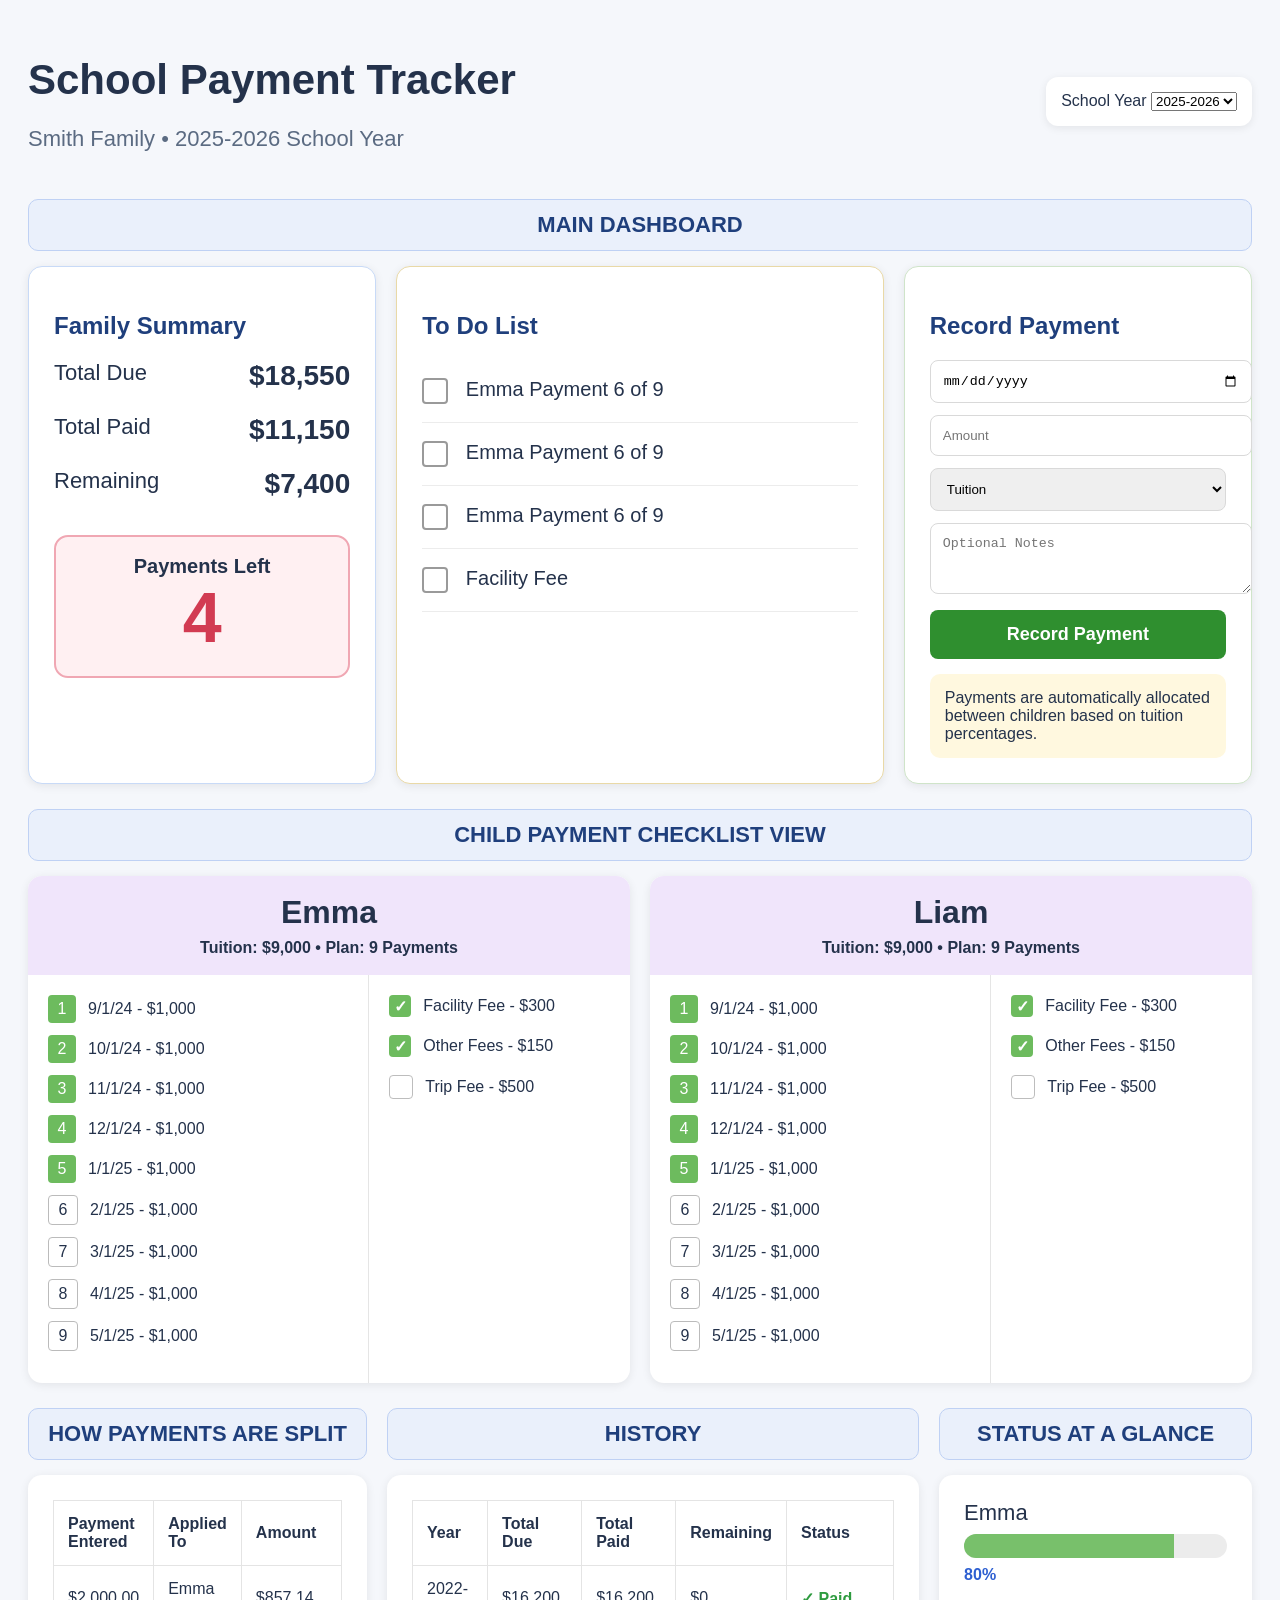
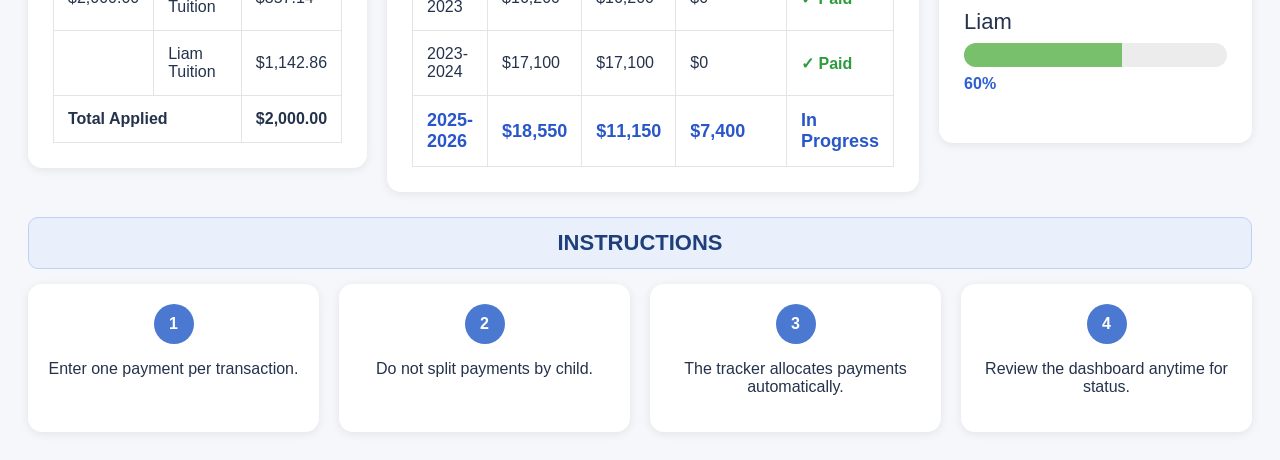
==== index.html @ 4938580f "Refactor fee items for better structure" ====
<!DOCTYPE html>
<html lang="en">
<head>
<meta charset="UTF-8">
<meta name="viewport" content="width=device-width, initial-scale=1.0">
<title>School Payment Tracker</title>

<link rel="stylesheet" href="style.css">
</head>

<body>

<div class="container">

<header class="dashboard-header">

    <div>
        <h1>School Payment Tracker</h1>
        <p>Smith Family • 2025-2026 School Year</p>
    </div>

    <div class="school-year-selector">
        <label>School Year</label>
        <select>
            <option>2025-2026</option>
            <option>2024-2025</option>
            <option>2023-2024</option>
        </select>
    </div>

</header>

<div class="section-header">
    MAIN DASHBOARD
</div>

<div class="dashboard-grid">

    <div class="dashboard-card summary-card">

        <h2>Family Summary</h2>

        <div class="metric-row">
            <span>Total Due</span>
            <strong>$18,550</strong>
        </div>

        <div class="metric-row">
            <span>Total Paid</span>
            <strong>$11,150</strong>
        </div>

        <div class="metric-row">
            <span>Remaining</span>
            <strong>$7,400</strong>
        </div>

        <div class="payments-left-inside">
            <div class="payments-left-label">Payments Left</div>
            <div class="payments-left-number">4</div>
        </div>
        
    </div>

    <div class="dashboard-card todo-card">

        <h2>To Do List</h2>

        <div class="todo-item">
            <span class="todo-box"></span>
Emma Payment 6 of 9
        </div>

        <div class="todo-item">
            <span class="todo-box"></span>
Emma Payment 6 of 9
        </div>

        <div class="todo-item">
            <span class="todo-box"></span>
Emma Payment 6 of 9
        </div>

        <div class="todo-item">
             <span class="todo-box"></span>
            Facility Fee
        </div>

    </div>

    <div class="dashboard-card payment-card">

        <h2>Record Payment</h2>

        <input type="date">

        <input
            type="number"
            placeholder="Amount">

        <select>
            <option>Tuition</option>
            <option>Facility Fee</option>
            <option>Other Fees</option>
            <option>Trip Fee</option>
        </select>

        <textarea
            rows="3"
            placeholder="Optional Notes"></textarea>

        <button>
            Record Payment
        </button>

        <div class="auto-note">
            Payments are automatically allocated between children based on tuition percentages.
        </div>

    </div>

</div>


<div class="section-header">
    CHILD PAYMENT CHECKLIST VIEW
</div>

<div class="children-grid">

    <div class="child-panel">

    <div class="child-title child-purple">
        <div class="child-name">Emma</div>
        <div class="child-subtitle">
            Tuition: $9,000 • Plan: 9 Payments
        </div>
    </div>

    <div class="child-content">

        <div class="payment-column">

            <div class="payment-row"><span class="paid-box">1</span><span>9/1/24 - $1,000</span></div>
            <div class="payment-row"><span class="paid-box">2</span><span>10/1/24 - $1,000</span></div>
            <div class="payment-row"><span class="paid-box">3</span><span>11/1/24 - $1,000</span></div>
            <div class="payment-row"><span class="paid-box">4</span><span>12/1/24 - $1,000</span></div>
            <div class="payment-row"><span class="paid-box">5</span><span>1/1/25 - $1,000</span></div>

            <div class="payment-row"><span class="open-box">6</span><span>2/1/25 - $1,000</span></div>
            <div class="payment-row"><span class="open-box">7</span><span>3/1/25 - $1,000</span></div>
            <div class="payment-row"><span class="open-box">8</span><span>4/1/25 - $1,000</span></div>
            <div class="payment-row"><span class="open-box">9</span><span>5/1/25 - $1,000</span></div>

        </div>

        <div class="fee-column">

            <div>
                <div class="fee-item">
                <span class="fee-check paid-check">✓</span>
                Facility Fee - $300
                </div>
            </div>
            <div>
                <div class="fee-item">
                <span class="fee-check paid-check">✓</span>
                Other Fees - $150
                </div>
            </div>
            <div>
                <div class="fee-item">
                <span class="fee-check"></span>
                Trip Fee - $500
                </div>
            </div>

        </div>

    </div>

</div>

    <div class="child-panel">

    <div class="child-title child-purple">
        <div class="child-name">Liam</div>
        <div class="child-subtitle">
            Tuition: $9,000 • Plan: 9 Payments
        </div>
    </div>

    <div class="child-content">

        <div class="payment-column">

            <div class="payment-row"><span class="paid-box">1</span><span>9/1/24 - $1,000</span></div>
            <div class="payment-row"><span class="paid-box">2</span><span>10/1/24 - $1,000</span></div>
            <div class="payment-row"><span class="paid-box">3</span><span>11/1/24 - $1,000</span></div>
            <div class="payment-row"><span class="paid-box">4</span><span>12/1/24 - $1,000</span></div>
            <div class="payment-row"><span class="paid-box">5</span><span>1/1/25 - $1,000</span></div>

            <div class="payment-row"><span class="open-box">6</span><span>2/1/25 - $1,000</span></div>
            <div class="payment-row"><span class="open-box">7</span><span>3/1/25 - $1,000</span></div>
            <div class="payment-row"><span class="open-box">8</span><span>4/1/25 - $1,000</span></div>
            <div class="payment-row"><span class="open-box">9</span><span>5/1/25 - $1,000</span></div>

        </div>

        <div class="fee-column">

                        <div>
                <div class="fee-item">
                <span class="fee-check paid-check">✓</span>
                Facility Fee - $300
                </div>
            </div>
            <div>
                <div class="fee-item">
                <span class="fee-check paid-check">✓</span>
                Other Fees - $150
                </div>
            </div>
            <div>
                <div class="fee-item">
                <span class="fee-check"></span>
                Trip Fee - $500
                </div>
            </div>

        </div>

    </div>

</div>

    
</div>

<div class="bottom-three-grid">

    <div>
        <div class="section-header">HOW PAYMENTS ARE SPLIT</div>
        <div class="dashboard-card">
            <table class="allocation-table">
                <tr>
                    <th>Payment Entered</th>
                    <th>Applied To</th>
                    <th>Amount</th>
                </tr>
                <tr>
                    <td>$2,000.00</td>
                    <td>Emma Tuition</td>
                    <td>$857.14</td>
                </tr>
                <tr>
                    <td></td>
                    <td>Liam Tuition</td>
                    <td>$1,142.86</td>
                </tr>
                <tr class="total-row">
                    <td colspan="2">Total Applied</td>
                    <td>$2,000.00</td>
                </tr>
            </table>
        </div>
    </div>

    <div>
        <div class="section-header">HISTORY</div>
        <div class="dashboard-card">
           <table class="history-table">

<tr>
    <th>Year</th>
    <th>Total Due</th>
    <th>Total Paid</th>
    <th>Remaining</th>
    <th>Status</th>
</tr>

<tr>
    <td>2022-2023</td>
    <td>$16,200</td>
    <td>$16,200</td>
    <td>$0</td>
    <td class="history-paid">✓ Paid</td>
</tr>

<tr>
    <td>2023-2024</td>
    <td>$17,100</td>
    <td>$17,100</td>
    <td>$0</td>
    <td class="history-paid">✓ Paid</td>
</tr>

<tr class="current-year">
    <td>2025-2026</td>
    <td>$18,550</td>
    <td>$11,150</td>
    <td>$7,400</td>
    <td>In Progress</td>
</tr>

</table>
        </div>
    </div>

    <div>
        <div class="section-header">STATUS AT A GLANCE</div>
        <div class="dashboard-card">
            <div class="progress-item">
                <div class="progress-label">Emma</div>
                <div class="progress-bar">
                    <div class="progress-fill progress-80"></div>
                </div>
                <div class="progress-percent">80%</div>
            </div>

            <div class="progress-item">
                <div class="progress-label">Liam</div>
                <div class="progress-bar">
                    <div class="progress-fill progress-60"></div>
                </div>
                <div class="progress-percent">60%</div>
            </div>
        </div>
    </div>

</div>

<div class="section-header">
    INSTRUCTIONS
</div>

<div class="instruction-grid">

    <div class="instruction-card">

        <div class="instruction-number">
            1
        </div>

        <p>
            Enter one payment per transaction.
        </p>

    </div>

    <div class="instruction-card">

        <div class="instruction-number">
            2
        </div>

        <p>
            Do not split payments by child.
        </p>

    </div>

    <div class="instruction-card">

        <div class="instruction-number">
            3
        </div>

        <p>
            The tracker allocates payments automatically.
        </p>

    </div>

    <div class="instruction-card">

        <div class="instruction-number">
            4
        </div>

        <p>
            Review the dashboard anytime for status.
        </p>

    </div>  
    
</div>

</body>
</html>
---- style.css ----
{
    margin:0;
    padding:0;
    box-sizing:border-box;
}

body{
    font-family:Arial, Helvetica, sans-serif;
    background:#f5f7fb;
    color:#24324b;
    padding:20px;
}

.container{
    max-width:1500px;
    margin:auto;
}

.dashboard-header{
    display:flex;
    justify-content:space-between;
    align-items:center;
    margin-bottom:20px;
}

.dashboard-header h1{
    font-size:42px;
    margin-bottom:8px;
}

.dashboard-header p{
    font-size:22px;
    color:#5b6b82;
}

.school-year-selector{
    background:white;
    padding:15px;
    border-radius:12px;
    box-shadow:0 2px 8px rgba(0,0,0,.08);
}

.section-header{
    background:#eaf0fb;
    border:1px solid #bfd1f4;
    color:#1f3f7c;
    font-weight:bold;
    text-align:center;
    padding:12px;
    margin-top:25px;
    margin-bottom:15px;
    border-radius:10px;
    font-size:22px;
}

.dashboard-grid{
    display:grid;
    grid-template-columns:1fr 1.4fr 1fr;
    gap:20px;
}

.dashboard-card{
    background:white;
    border-radius:14px;
    padding:25px;
    box-shadow:0 2px 10px rgba(0,0,0,.08);
}

.summary-card{
    border:1px solid #c8daf7;
}

.todo-card{
    border:1px solid #e9d9a7;
}

.payment-card{
    border:1px solid #cfe4c9;
}

.dashboard-card h2{
    margin-bottom:20px;
    color:#1f3f7c;
}

.metric-row{
    display:flex;
    justify-content:space-between;
    margin-bottom:22px;
    font-size:22px;
}

.metric-row strong{
    font-size:28px;
}

.todo-item{
    padding:18px 0;
    border-bottom:1px solid #ececec;
    font-size:20px;
}

.payment-card input,
.payment-card select,
.payment-card textarea{
    width:100%;
    padding:12px;
    margin-bottom:12px;
    border:1px solid #d9d9d9;
    border-radius:8px;
}

.payment-card button{
    width:100%;
    background:#2f8f2f;
    color:white;
    border:none;
    border-radius:8px;
    padding:14px;
    font-size:18px;
    font-weight:bold;
}

.auto-note{
    margin-top:15px;
    background:#fff8df;
    padding:15px;
    border-radius:10px;
    font-size:16px;
}

.payments-left-card{
    width:250px;
    margin-top:20px;
    margin-bottom:20px;
    background:#fff0f2;
    border:2px solid #f0a7b3;
    border-radius:14px;
    text-align:center;
    padding:20px;
}

.payments-left-label{
    font-size:20px;
    font-weight:bold;
}

.payments-left-number{
    font-size:70px;
    color:#d23b52;
    font-weight:bold;
}

.children-grid{
    display:grid;
    grid-template-columns:1fr 1fr;
    gap:20px;
}

.child-panel{
    background:white;
    border-radius:14px;
    overflow:hidden;
    box-shadow:0 2px 10px rgba(0,0,0,.08);
}

.child-title{
    padding:18px;
    text-align:center;
    font-size:32px;
    font-weight:bold;
}

.child-purple{
    background:#f0e5fb;
}

.child-blue{
    background:#e4f1ff;
}

.payment-box-grid{
    display:grid;
    grid-template-columns:repeat(3,1fr);
    gap:12px;
    padding:20px;
}

.payment-box-grid div{
    border:1px solid #ccc;
    border-radius:8px;
    padding:12px;
    text-align:center;
    font-size:22px;
}

.paid{
    background:#78c06b;
    color:white;
    border:none;
}

.fee-list{
    padding:20px;
    border-top:1px solid #ececec;
    font-size:20px;
}

.fee-list div{
    margin-bottom:12px;
}

.allocation-card{
    background:#fffdf7;
}

.allocation-table,
.history-table{
    width:100%;
    border-collapse:collapse;
}

.allocation-table th,
.allocation-table td,
.history-table th,
.history-table td{
    border:1px solid #e4e4e4;
    padding:14px;
    text-align:left;
}

.total-row{
    font-weight:bold;
}

.progress-item{
    margin-bottom:25px;
}

.progress-label{
    font-size:22px;
    margin-bottom:8px;
}

.progress-bar{
    height:24px;
    background:#ececec;
    border-radius:20px;
    overflow:hidden;
}

.progress-fill{
    height:100%;
    background:#78c06b;
}

.progress-80{
    width:80%;
}

.progress-60{
    width:60%;
}

.progress-percent{
    margin-top:8px;
    font-weight:bold;
    color:#2d5fd1;
}

.instruction-grid{
    display:grid;
    grid-template-columns:repeat(4,1fr);
    gap:20px;
}

.instruction-card{
    background:white;
    border-radius:14px;
    padding:20px;
    text-align:center;
    box-shadow:0 2px 10px rgba(0,0,0,.08);
}

.instruction-number{
    width:40px;
    height:40px;
    border-radius:50%;
    background:#4b78d1;
    color:white;
    display:flex;
    justify-content:center;
    align-items:center;
    margin:auto;
    margin-bottom:12px;
    font-weight:bold;
}

@media(max-width:1000px){

    .dashboard-grid,
    .children-grid,
    .instruction-grid{
        grid-template-columns:1fr;
    }

    .dashboard-header{
        flex-direction:column;
        gap:20px;
    }

    .dashboard-header h1{
        font-size:32px;
    }
}
.payments-left-inside{
    margin-top:35px;
    background:#fff0f2;
    border:2px solid #f0a7b3;
    border-radius:14px;
    text-align:center;
    padding:18px;
}

.bottom-three-grid{
    display:grid;
    grid-template-columns:1fr 1fr 1fr;
    gap:20px;
}

@media(max-width:1000px){
    .bottom-three-grid{
        grid-template-columns:1fr;
    }
}

.child-content{
    display:grid;
    grid-template-columns:1.3fr 1fr;
}

.child-name{
    font-size:32px;
    font-weight:bold;
}

.child-subtitle{
    font-size:16px;
    margin-top:8px;
}

.payment-column{
    padding:20px;
}

.payment-row{
    display:flex;
    align-items:center;
    gap:12px;
    margin-bottom:12px;
}

.paid-box{
    width:28px;
    height:28px;
    background:#6dbb5e;
    color:white;
    display:flex;
    align-items:center;
    justify-content:center;
    border-radius:4px;
}

.open-box{
    width:28px;
    height:28px;
    border:1px solid #bbb;
    background:white;
    display:flex;
    align-items:center;
    justify-content:center;
    border-radius:4px;
}

.fee-column{
    padding:20px;
    border-left:1px solid #e5e5e5;
}

.fee-column div{
    margin-bottom:18px;
}

.todo-box{
    display:inline-block;
    width:22px;
    height:22px;
    border:2px solid #9a9a9a;
    border-radius:4px;
    margin-right:12px;
    vertical-align:middle;
}

.history-paid{
    color:#2e9b3f;
    font-weight:bold;
}

.current-year{
    color:#2956c9;
    font-weight:bold;
    font-size:18px;
}

.fee-item{
    display:flex;
    align-items:center;
    gap:12px;
    margin-bottom:18px;
}

.fee-check{
    width:22px;
    height:22px;
    border:1px solid #bdbdbd;
    border-radius:4px;
    display:flex;
    align-items:center;
    justify-content:center;
    background:white;
}

.paid-check{
    background:#6dbb5e;
    color:white;
    border:none;
    font-weight:bold;
}
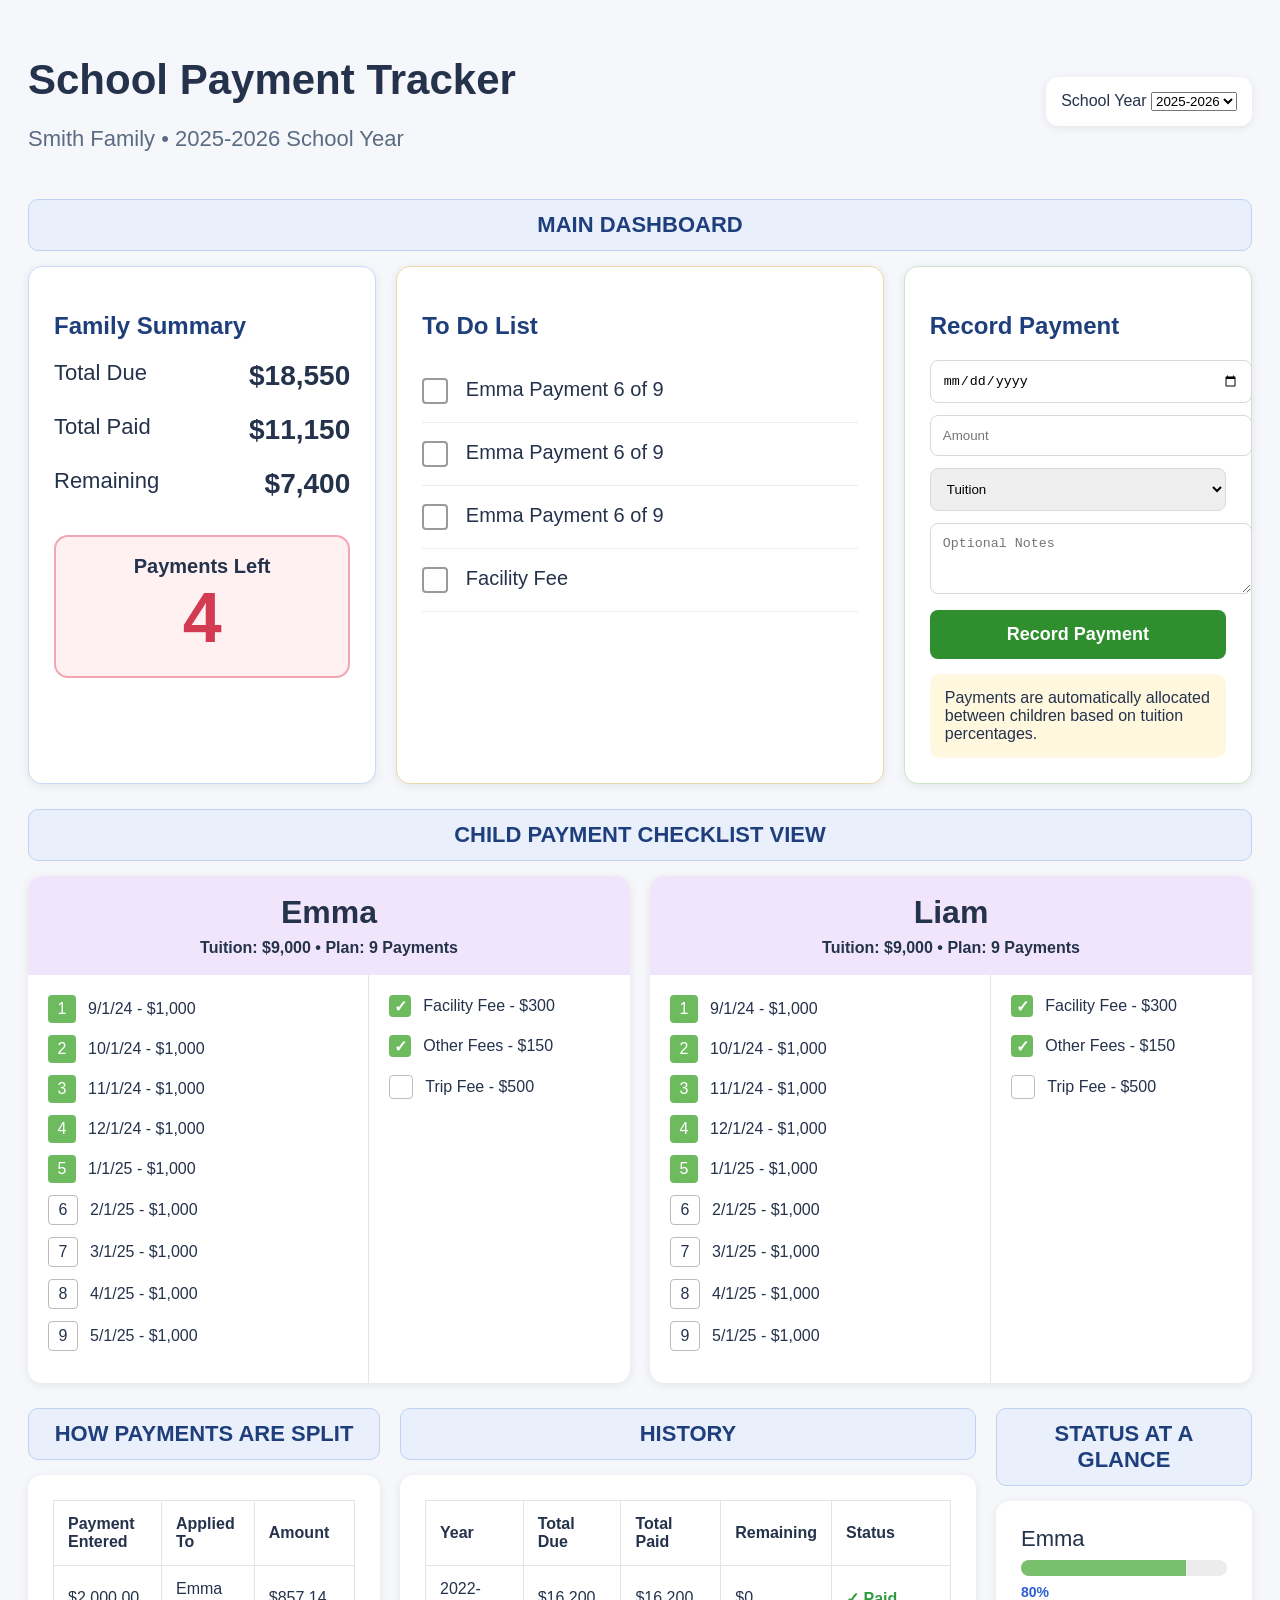
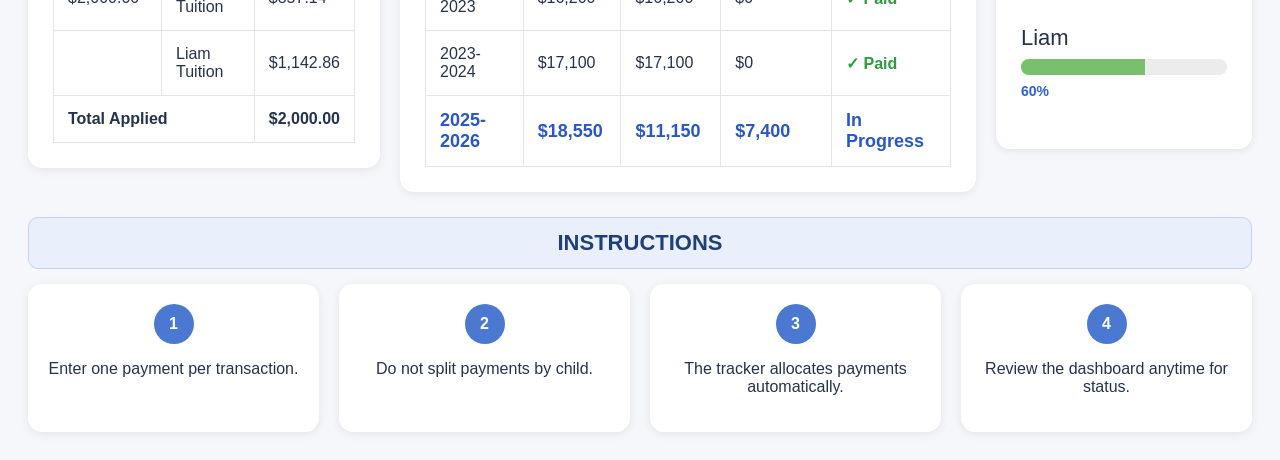
==== commit 5d23f19f: "Add class 'applied-to' to tuition entries" ====
--- a/index.html
+++ b/index.html
@@ -250,12 +250,12 @@
                 </tr>
                 <tr>
                     <td>$2,000.00</td>
-                    <td>Emma Tuition</td>
+                    <td class="applied-to">Emma Tuition</td>
                     <td>$857.14</td>
                 </tr>
                 <tr>
                     <td></td>
-                    <td>Liam Tuition</td>
+                    <td class="applied-to">Liam Tuition</td>
                     <td>$1,142.86</td>
                 </tr>
                 <tr class="total-row">
--- a/style.css
+++ b/style.css
@@ -243,7 +243,7 @@
 }
 
 .progress-bar{
-    height:24px;
+    height:16px;
     background:#ececec;
     border-radius:20px;
     overflow:hidden;
@@ -266,6 +266,7 @@
     margin-top:8px;
     font-weight:bold;
     color:#2d5fd1;
+    font-size:14px;
 }
 
 .instruction-grid{
@@ -324,7 +325,7 @@
 
 .bottom-three-grid{
     display:grid;
-    grid-template-columns:1fr 1fr 1fr;
+    grid-template-columns:1.1fr 1.8fr .8fr;
     gap:20px;
 }
 
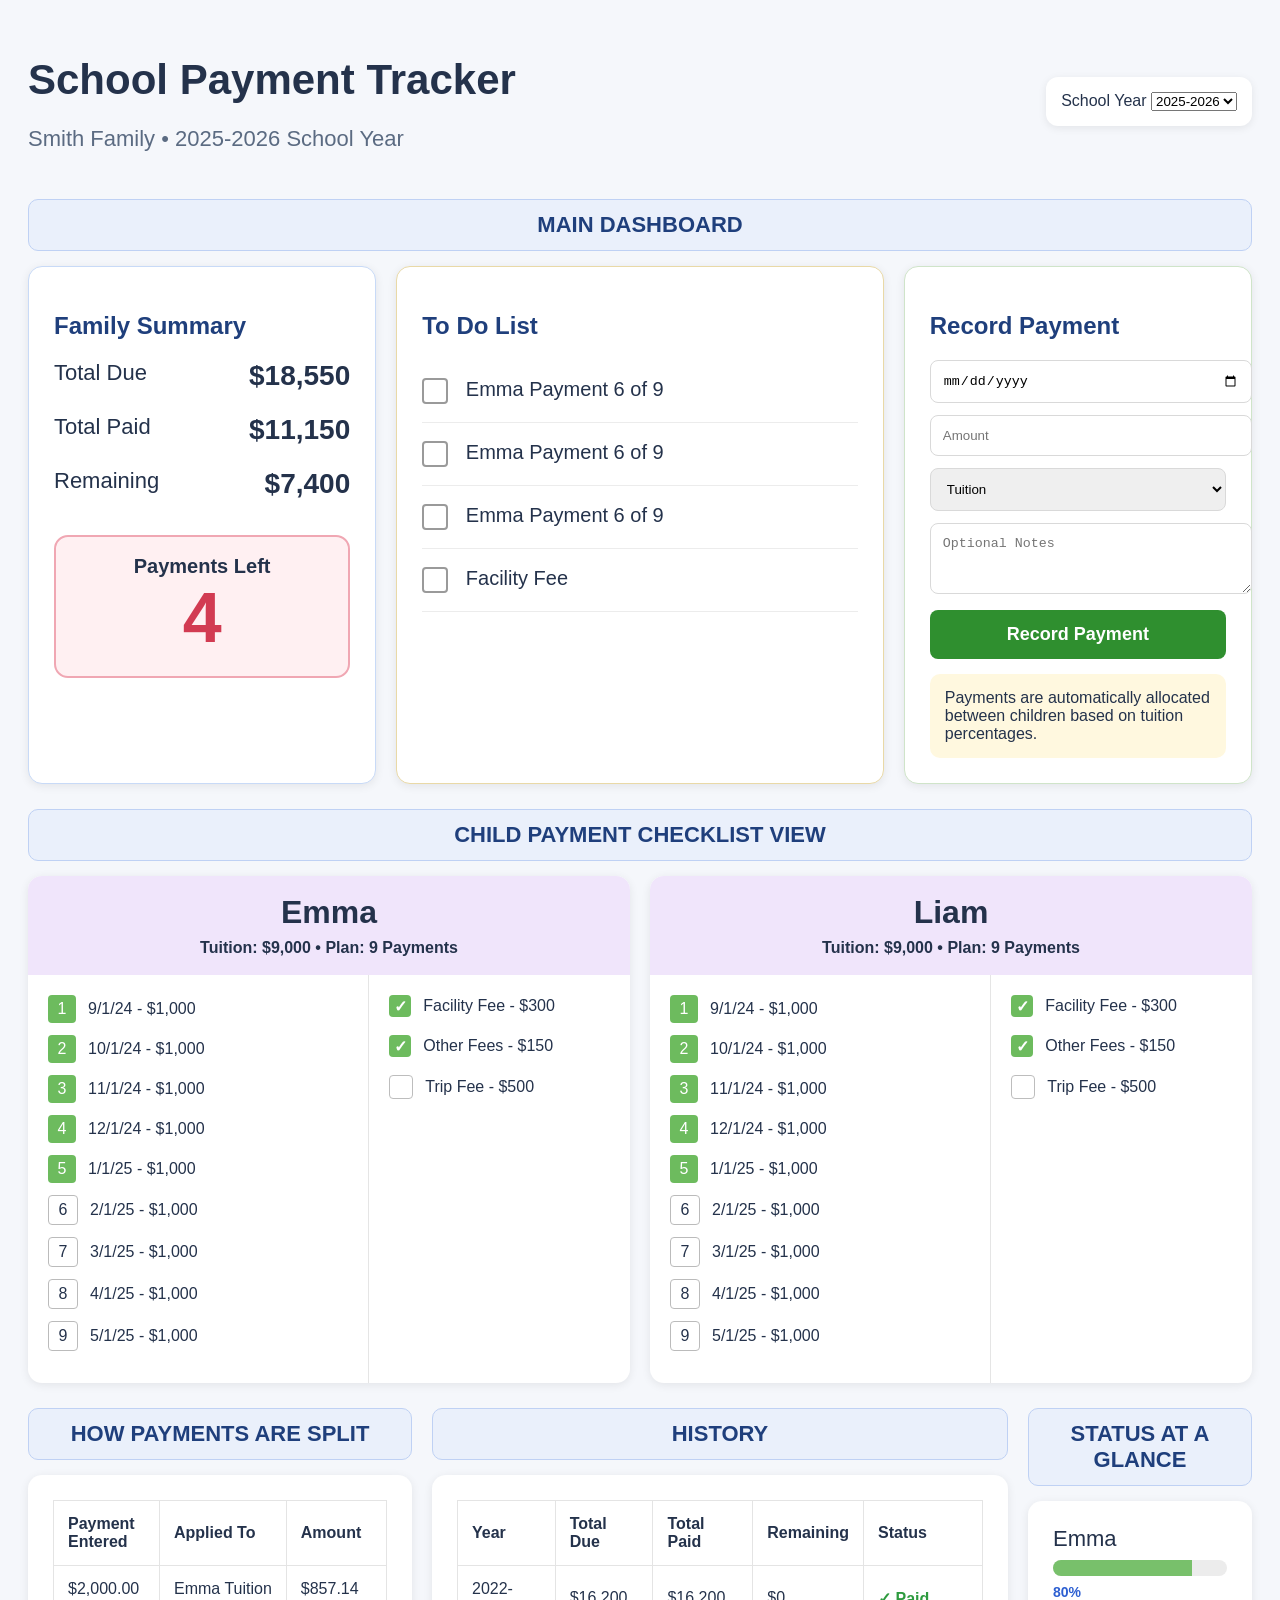
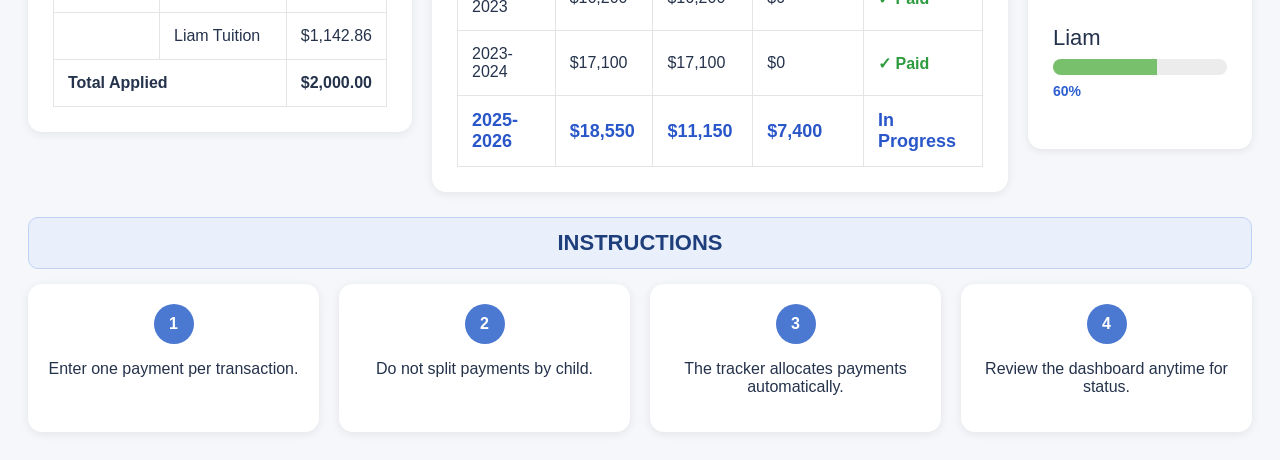
==== commit 16bf1d70: "Add IDs to elements for dynamic data binding" ====
--- a/index.html
+++ b/index.html
@@ -8,6 +8,8 @@
 <link rel="stylesheet" href="style.css">
 </head>
 
+<script src="script.js"></script>
+    
 <body>
 
 <div class="container">
@@ -16,7 +18,7 @@
 
     <div>
         <h1>School Payment Tracker</h1>
-        <p>Smith Family • 2025-2026 School Year</p>
+        <p><span id="familyName">Smith Family</span> • <span id="schoolYear">2025-2026</span> School Year</p>
     </div>
 
     <div class="school-year-selector">
@@ -42,22 +44,22 @@
 
         <div class="metric-row">
             <span>Total Due</span>
-            <strong>$18,550</strong>
+            <strong id="totalDue">$18,550</strong>
         </div>
 
         <div class="metric-row">
             <span>Total Paid</span>
-            <strong>$11,150</strong>
+            <strong id="totalPaid">$11,150</strong>
         </div>
 
         <div class="metric-row">
             <span>Remaining</span>
-            <strong>$7,400</strong>
+            <strong id="remaining">$7,400</strong>
         </div>
 
         <div class="payments-left-inside">
             <div class="payments-left-label">Payments Left</div>
-            <div class="payments-left-number">4</div>
+            <div class="payments-left-number" id="paymentsLeft">4</div>
         </div>
         
     </div>
--- a/style.css
+++ b/style.css
@@ -325,7 +325,7 @@
 
 .bottom-three-grid{
     display:grid;
-    grid-template-columns:1.1fr 1.8fr .8fr;
+    grid-template-columns:1.2fr 1.8fr .7fr;
     gap:20px;
 }
 
@@ -438,3 +438,6 @@
     font-weight:bold;
 }
 
+.applied-to{
+    white-space:nowrap;
+}
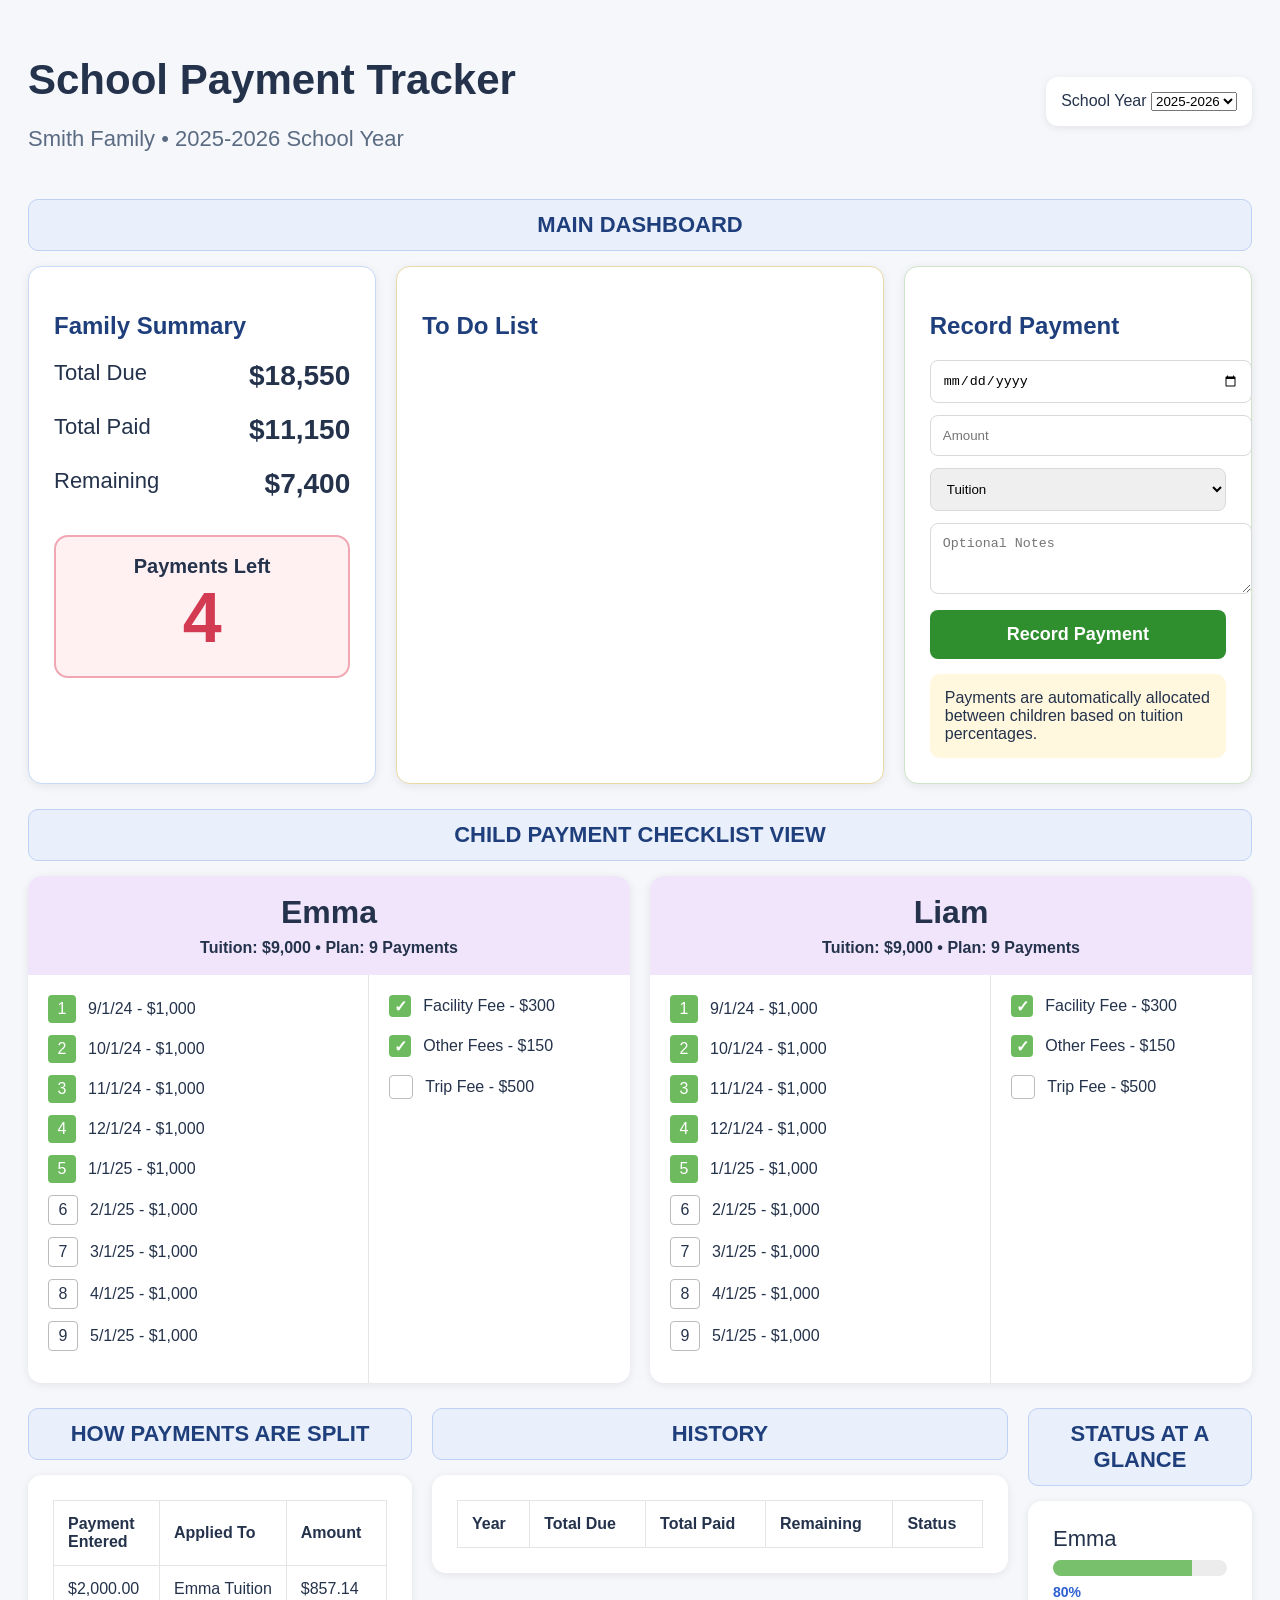
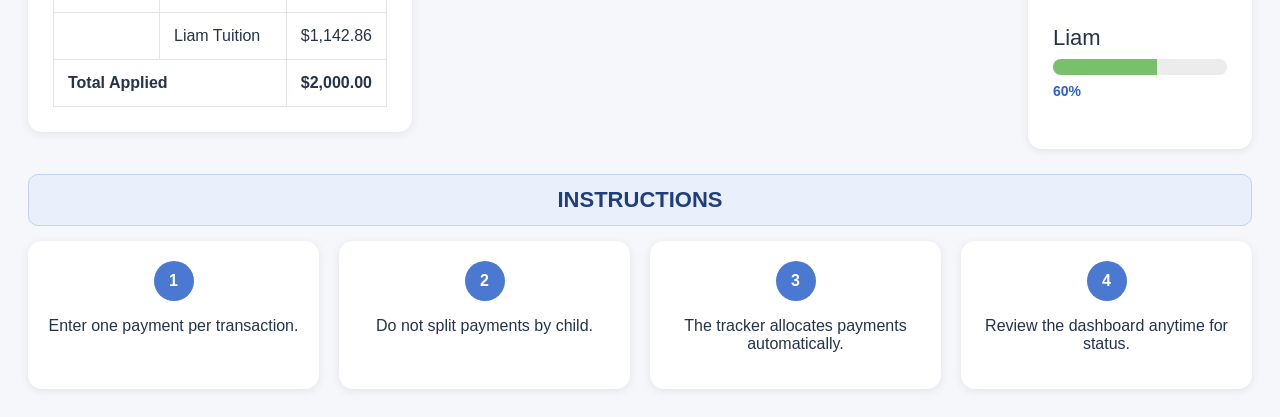
==== commit 1abade09: "Remove hardcoded todo items and add dynamic list" ====
--- a/index.html
+++ b/index.html
@@ -68,26 +68,8 @@
 
         <h2>To Do List</h2>
 
-        <div class="todo-item">
-            <span class="todo-box"></span>
-Emma Payment 6 of 9
-        </div>
-
-        <div class="todo-item">
-            <span class="todo-box"></span>
-Emma Payment 6 of 9
-        </div>
-
-        <div class="todo-item">
-            <span class="todo-box"></span>
-Emma Payment 6 of 9
-        </div>
-
-        <div class="todo-item">
-             <span class="todo-box"></span>
-            Facility Fee
-        </div>
-
+        <div id="todoList"></div>
+        
     </div>
 
     <div class="dashboard-card payment-card">
@@ -281,30 +263,8 @@
     <th>Status</th>
 </tr>
 
-<tr>
-    <td>2022-2023</td>
-    <td>$16,200</td>
-    <td>$16,200</td>
-    <td>$0</td>
-    <td class="history-paid">✓ Paid</td>
-</tr>
-
-<tr>
-    <td>2023-2024</td>
-    <td>$17,100</td>
-    <td>$17,100</td>
-    <td>$0</td>
-    <td class="history-paid">✓ Paid</td>
-</tr>
-
-<tr class="current-year">
-    <td>2025-2026</td>
-    <td>$18,550</td>
-    <td>$11,150</td>
-    <td>$7,400</td>
-    <td>In Progress</td>
-</tr>
-
+<tbody id="historyBody"></tbody>
+               
 </table>
         </div>
     </div>
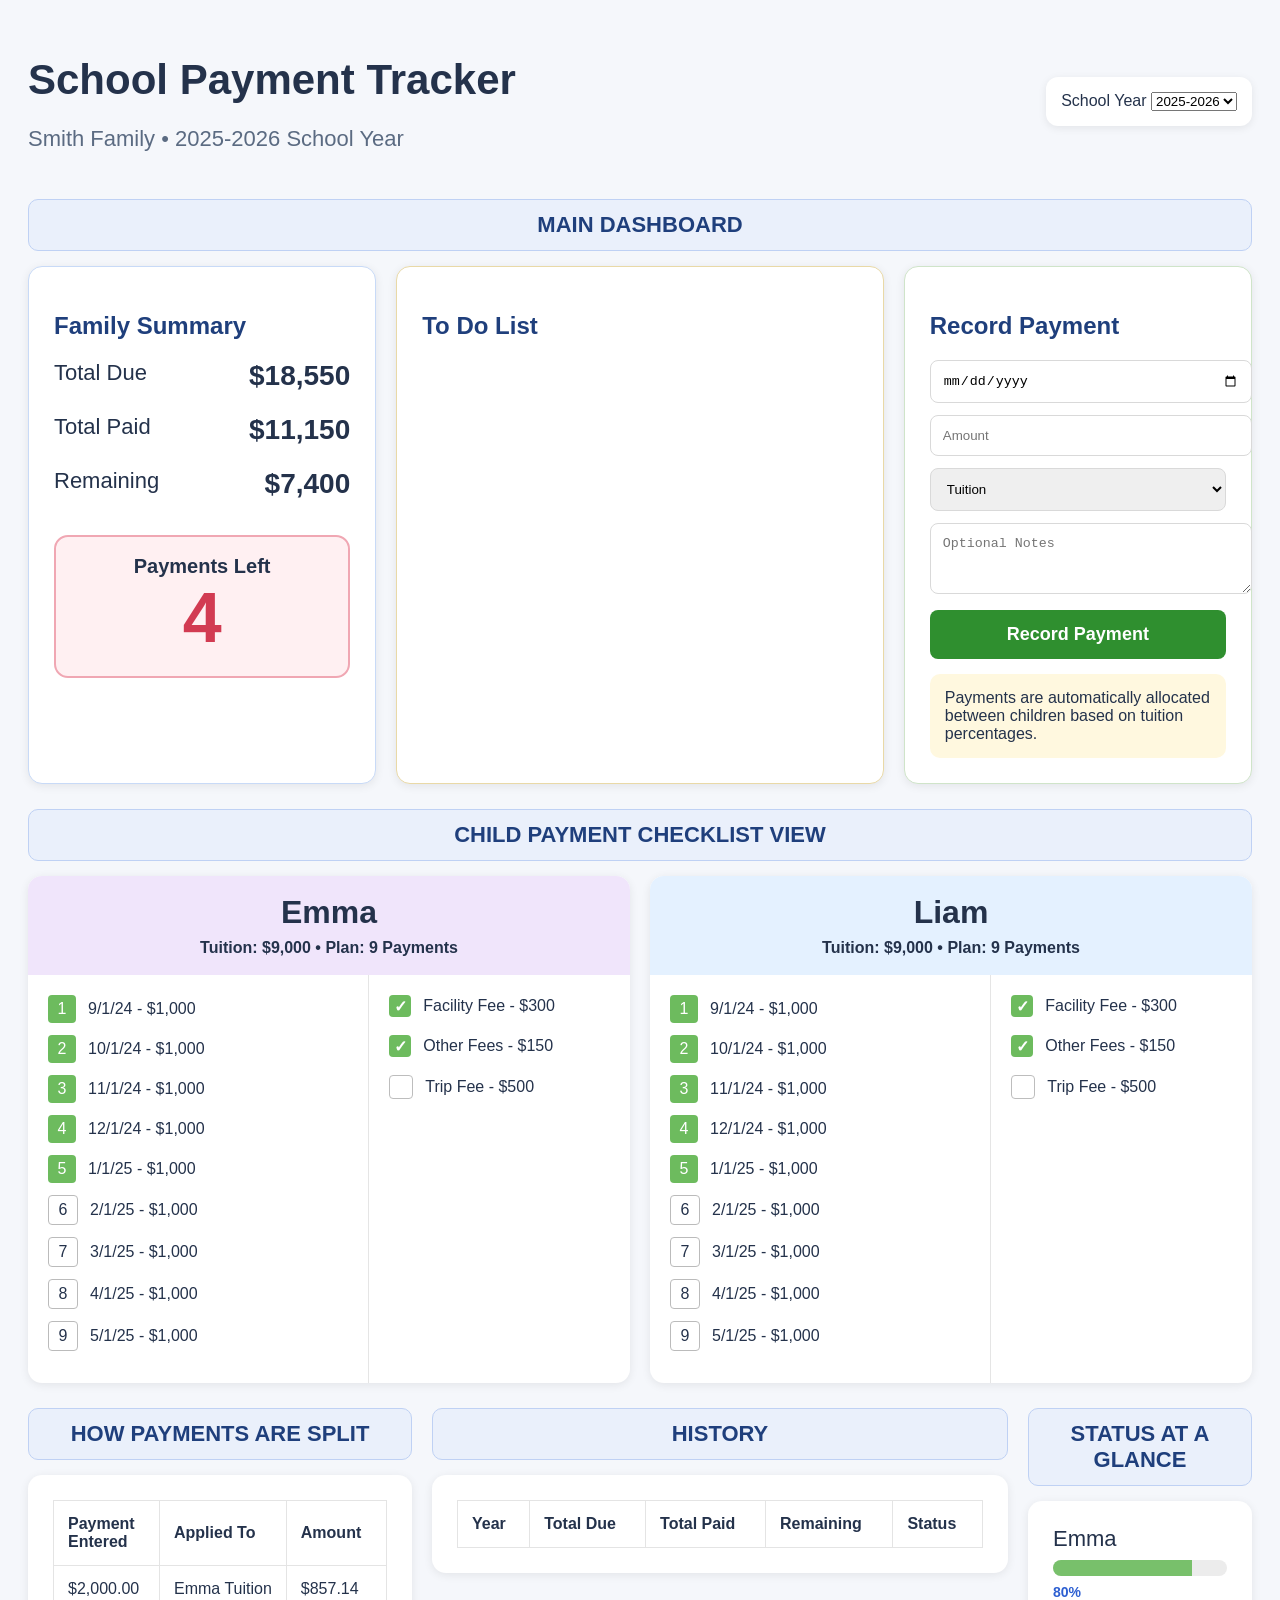
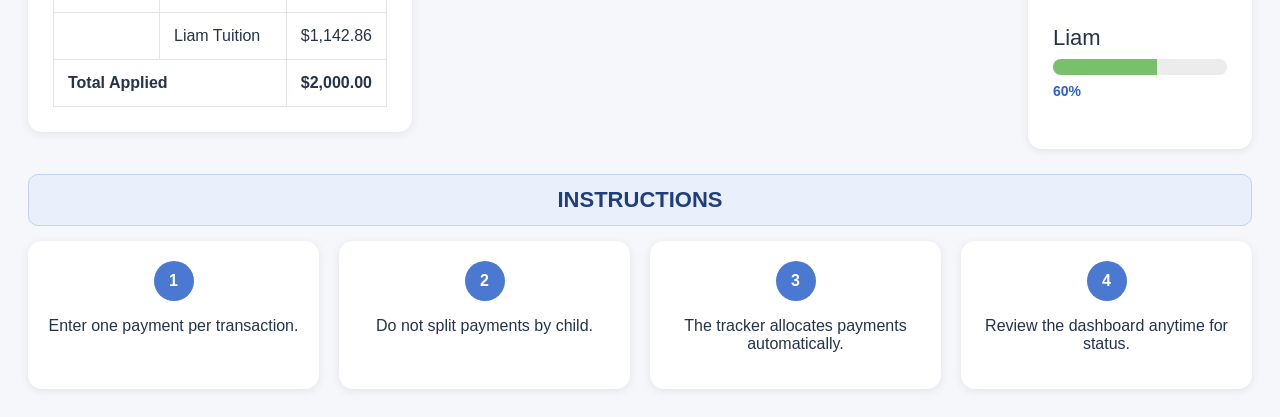
==== commit 7dd5062f: "Upload fixed html all new" ====
--- a/index.html
+++ b/index.html
@@ -4,18 +4,14 @@
 <meta charset="UTF-8">
 <meta name="viewport" content="width=device-width, initial-scale=1.0">
 <title>School Payment Tracker</title>
-
 <link rel="stylesheet" href="style.css">
 </head>
 
-<script src="script.js"></script>
-    
 <body>
 
 <div class="container">
 
 <header class="dashboard-header">
-
     <div>
         <h1>School Payment Tracker</h1>
         <p><span id="familyName">Smith Family</span> • <span id="schoolYear">2025-2026</span> School Year</p>
@@ -29,17 +25,13 @@
             <option>2023-2024</option>
         </select>
     </div>
-
 </header>
 
-<div class="section-header">
-    MAIN DASHBOARD
-</div>
+<div class="section-header">MAIN DASHBOARD</div>
 
 <div class="dashboard-grid">
 
     <div class="dashboard-card summary-card">
-
         <h2>Family Summary</h2>
 
         <div class="metric-row">
@@ -61,164 +53,95 @@
             <div class="payments-left-label">Payments Left</div>
             <div class="payments-left-number" id="paymentsLeft">4</div>
         </div>
-        
     </div>
 
     <div class="dashboard-card todo-card">
-
         <h2>To Do List</h2>
-
         <div id="todoList"></div>
-        
     </div>
 
     <div class="dashboard-card payment-card">
-
         <h2>Record Payment</h2>
 
-        <input type="date">
-
-        <input
-            type="number"
-            placeholder="Amount">
-
-        <select>
+        <input type="date" name="paymentDate">
+        <input type="number" name="paymentAmount" placeholder="Amount">
+
+        <select name="paymentCategory">
             <option>Tuition</option>
             <option>Facility Fee</option>
             <option>Other Fees</option>
             <option>Trip Fee</option>
         </select>
 
-        <textarea
-            rows="3"
-            placeholder="Optional Notes"></textarea>
-
-        <button>
-            Record Payment
-        </button>
+        <textarea name="paymentNotes" rows="3" placeholder="Optional Notes"></textarea>
+
+        <button type="button">Record Payment</button>
 
         <div class="auto-note">
             Payments are automatically allocated between children based on tuition percentages.
         </div>
-
-    </div>
-
-</div>
-
-
-<div class="section-header">
-    CHILD PAYMENT CHECKLIST VIEW
-</div>
+    </div>
+
+</div>
+
+<div class="section-header">CHILD PAYMENT CHECKLIST VIEW</div>
 
 <div class="children-grid">
 
     <div class="child-panel">
-
-    <div class="child-title child-purple">
-        <div class="child-name">Emma</div>
-        <div class="child-subtitle">
-            Tuition: $9,000 • Plan: 9 Payments
-        </div>
-    </div>
-
-    <div class="child-content">
-
-        <div class="payment-column">
-
-            <div class="payment-row"><span class="paid-box">1</span><span>9/1/24 - $1,000</span></div>
-            <div class="payment-row"><span class="paid-box">2</span><span>10/1/24 - $1,000</span></div>
-            <div class="payment-row"><span class="paid-box">3</span><span>11/1/24 - $1,000</span></div>
-            <div class="payment-row"><span class="paid-box">4</span><span>12/1/24 - $1,000</span></div>
-            <div class="payment-row"><span class="paid-box">5</span><span>1/1/25 - $1,000</span></div>
-
-            <div class="payment-row"><span class="open-box">6</span><span>2/1/25 - $1,000</span></div>
-            <div class="payment-row"><span class="open-box">7</span><span>3/1/25 - $1,000</span></div>
-            <div class="payment-row"><span class="open-box">8</span><span>4/1/25 - $1,000</span></div>
-            <div class="payment-row"><span class="open-box">9</span><span>5/1/25 - $1,000</span></div>
-
-        </div>
-
-        <div class="fee-column">
-
-            <div>
-                <div class="fee-item">
-                <span class="fee-check paid-check">✓</span>
-                Facility Fee - $300
-                </div>
-            </div>
-            <div>
-                <div class="fee-item">
-                <span class="fee-check paid-check">✓</span>
-                Other Fees - $150
-                </div>
-            </div>
-            <div>
-                <div class="fee-item">
-                <span class="fee-check"></span>
-                Trip Fee - $500
-                </div>
-            </div>
-
-        </div>
-
-    </div>
-
-</div>
+        <div class="child-title child-purple">
+            <div class="child-name">Emma</div>
+            <div class="child-subtitle">Tuition: $9,000 • Plan: 9 Payments</div>
+        </div>
+
+        <div class="child-content">
+            <div class="payment-column">
+                <div class="payment-row"><span class="paid-box">1</span><span>9/1/24 - $1,000</span></div>
+                <div class="payment-row"><span class="paid-box">2</span><span>10/1/24 - $1,000</span></div>
+                <div class="payment-row"><span class="paid-box">3</span><span>11/1/24 - $1,000</span></div>
+                <div class="payment-row"><span class="paid-box">4</span><span>12/1/24 - $1,000</span></div>
+                <div class="payment-row"><span class="paid-box">5</span><span>1/1/25 - $1,000</span></div>
+                <div class="payment-row"><span class="open-box">6</span><span>2/1/25 - $1,000</span></div>
+                <div class="payment-row"><span class="open-box">7</span><span>3/1/25 - $1,000</span></div>
+                <div class="payment-row"><span class="open-box">8</span><span>4/1/25 - $1,000</span></div>
+                <div class="payment-row"><span class="open-box">9</span><span>5/1/25 - $1,000</span></div>
+            </div>
+
+            <div class="fee-column">
+                <div class="fee-item"><span class="fee-check paid-check">✓</span>Facility Fee - $300</div>
+                <div class="fee-item"><span class="fee-check paid-check">✓</span>Other Fees - $150</div>
+                <div class="fee-item"><span class="fee-check"></span>Trip Fee - $500</div>
+            </div>
+        </div>
+    </div>
 
     <div class="child-panel">
-
-    <div class="child-title child-purple">
-        <div class="child-name">Liam</div>
-        <div class="child-subtitle">
-            Tuition: $9,000 • Plan: 9 Payments
-        </div>
-    </div>
-
-    <div class="child-content">
-
-        <div class="payment-column">
-
-            <div class="payment-row"><span class="paid-box">1</span><span>9/1/24 - $1,000</span></div>
-            <div class="payment-row"><span class="paid-box">2</span><span>10/1/24 - $1,000</span></div>
-            <div class="payment-row"><span class="paid-box">3</span><span>11/1/24 - $1,000</span></div>
-            <div class="payment-row"><span class="paid-box">4</span><span>12/1/24 - $1,000</span></div>
-            <div class="payment-row"><span class="paid-box">5</span><span>1/1/25 - $1,000</span></div>
-
-            <div class="payment-row"><span class="open-box">6</span><span>2/1/25 - $1,000</span></div>
-            <div class="payment-row"><span class="open-box">7</span><span>3/1/25 - $1,000</span></div>
-            <div class="payment-row"><span class="open-box">8</span><span>4/1/25 - $1,000</span></div>
-            <div class="payment-row"><span class="open-box">9</span><span>5/1/25 - $1,000</span></div>
-
-        </div>
-
-        <div class="fee-column">
-
-                        <div>
-                <div class="fee-item">
-                <span class="fee-check paid-check">✓</span>
-                Facility Fee - $300
-                </div>
-            </div>
-            <div>
-                <div class="fee-item">
-                <span class="fee-check paid-check">✓</span>
-                Other Fees - $150
-                </div>
-            </div>
-            <div>
-                <div class="fee-item">
-                <span class="fee-check"></span>
-                Trip Fee - $500
-                </div>
-            </div>
-
-        </div>
-
-    </div>
-
-</div>
-
-    
+        <div class="child-title child-blue">
+            <div class="child-name">Liam</div>
+            <div class="child-subtitle">Tuition: $9,000 • Plan: 9 Payments</div>
+        </div>
+
+        <div class="child-content">
+            <div class="payment-column">
+                <div class="payment-row"><span class="paid-box">1</span><span>9/1/24 - $1,000</span></div>
+                <div class="payment-row"><span class="paid-box">2</span><span>10/1/24 - $1,000</span></div>
+                <div class="payment-row"><span class="paid-box">3</span><span>11/1/24 - $1,000</span></div>
+                <div class="payment-row"><span class="paid-box">4</span><span>12/1/24 - $1,000</span></div>
+                <div class="payment-row"><span class="paid-box">5</span><span>1/1/25 - $1,000</span></div>
+                <div class="payment-row"><span class="open-box">6</span><span>2/1/25 - $1,000</span></div>
+                <div class="payment-row"><span class="open-box">7</span><span>3/1/25 - $1,000</span></div>
+                <div class="payment-row"><span class="open-box">8</span><span>4/1/25 - $1,000</span></div>
+                <div class="payment-row"><span class="open-box">9</span><span>5/1/25 - $1,000</span></div>
+            </div>
+
+            <div class="fee-column">
+                <div class="fee-item"><span class="fee-check paid-check">✓</span>Facility Fee - $300</div>
+                <div class="fee-item"><span class="fee-check paid-check">✓</span>Other Fees - $150</div>
+                <div class="fee-item"><span class="fee-check"></span>Trip Fee - $500</div>
+            </div>
+        </div>
+    </div>
+
 </div>
 
 <div class="bottom-three-grid">
@@ -234,12 +157,12 @@
                 </tr>
                 <tr>
                     <td>$2,000.00</td>
-                    <td class="applied-to">Emma Tuition</td>
+                    <td class="applied-to">Emma&nbsp;Tuition</td>
                     <td>$857.14</td>
                 </tr>
                 <tr>
                     <td></td>
-                    <td class="applied-to">Liam Tuition</td>
+                    <td class="applied-to">Liam&nbsp;Tuition</td>
                     <td>$1,142.86</td>
                 </tr>
                 <tr class="total-row">
@@ -253,19 +176,18 @@
     <div>
         <div class="section-header">HISTORY</div>
         <div class="dashboard-card">
-           <table class="history-table">
-
-<tr>
-    <th>Year</th>
-    <th>Total Due</th>
-    <th>Total Paid</th>
-    <th>Remaining</th>
-    <th>Status</th>
-</tr>
-
-<tbody id="historyBody"></tbody>
-               
-</table>
+            <table class="history-table">
+                <thead>
+                    <tr>
+                        <th>Year</th>
+                        <th>Total Due</th>
+                        <th>Total Paid</th>
+                        <th>Remaining</th>
+                        <th>Status</th>
+                    </tr>
+                </thead>
+                <tbody id="historyBody"></tbody>
+            </table>
         </div>
     </div>
 
@@ -292,61 +214,32 @@
 
 </div>
 
-<div class="section-header">
-    INSTRUCTIONS
-</div>
+<div class="section-header">INSTRUCTIONS</div>
 
 <div class="instruction-grid">
-
-    <div class="instruction-card">
-
-        <div class="instruction-number">
-            1
-        </div>
-
-        <p>
-            Enter one payment per transaction.
-        </p>
-
-    </div>
-
-    <div class="instruction-card">
-
-        <div class="instruction-number">
-            2
-        </div>
-
-        <p>
-            Do not split payments by child.
-        </p>
-
-    </div>
-
-    <div class="instruction-card">
-
-        <div class="instruction-number">
-            3
-        </div>
-
-        <p>
-            The tracker allocates payments automatically.
-        </p>
-
-    </div>
-
-    <div class="instruction-card">
-
-        <div class="instruction-number">
-            4
-        </div>
-
-        <p>
-            Review the dashboard anytime for status.
-        </p>
-
-    </div>  
-    
-</div>
-
+    <div class="instruction-card">
+        <div class="instruction-number">1</div>
+        <p>Enter one payment per transaction.</p>
+    </div>
+
+    <div class="instruction-card">
+        <div class="instruction-number">2</div>
+        <p>Do not split payments by child.</p>
+    </div>
+
+    <div class="instruction-card">
+        <div class="instruction-number">3</div>
+        <p>The tracker allocates payments automatically.</p>
+    </div>
+
+    <div class="instruction-card">
+        <div class="instruction-number">4</div>
+        <p>Review the dashboard anytime for status.</p>
+    </div>
+</div>
+
+</div>
+
+<script src="script.js"></script>
 </body>
 </html>
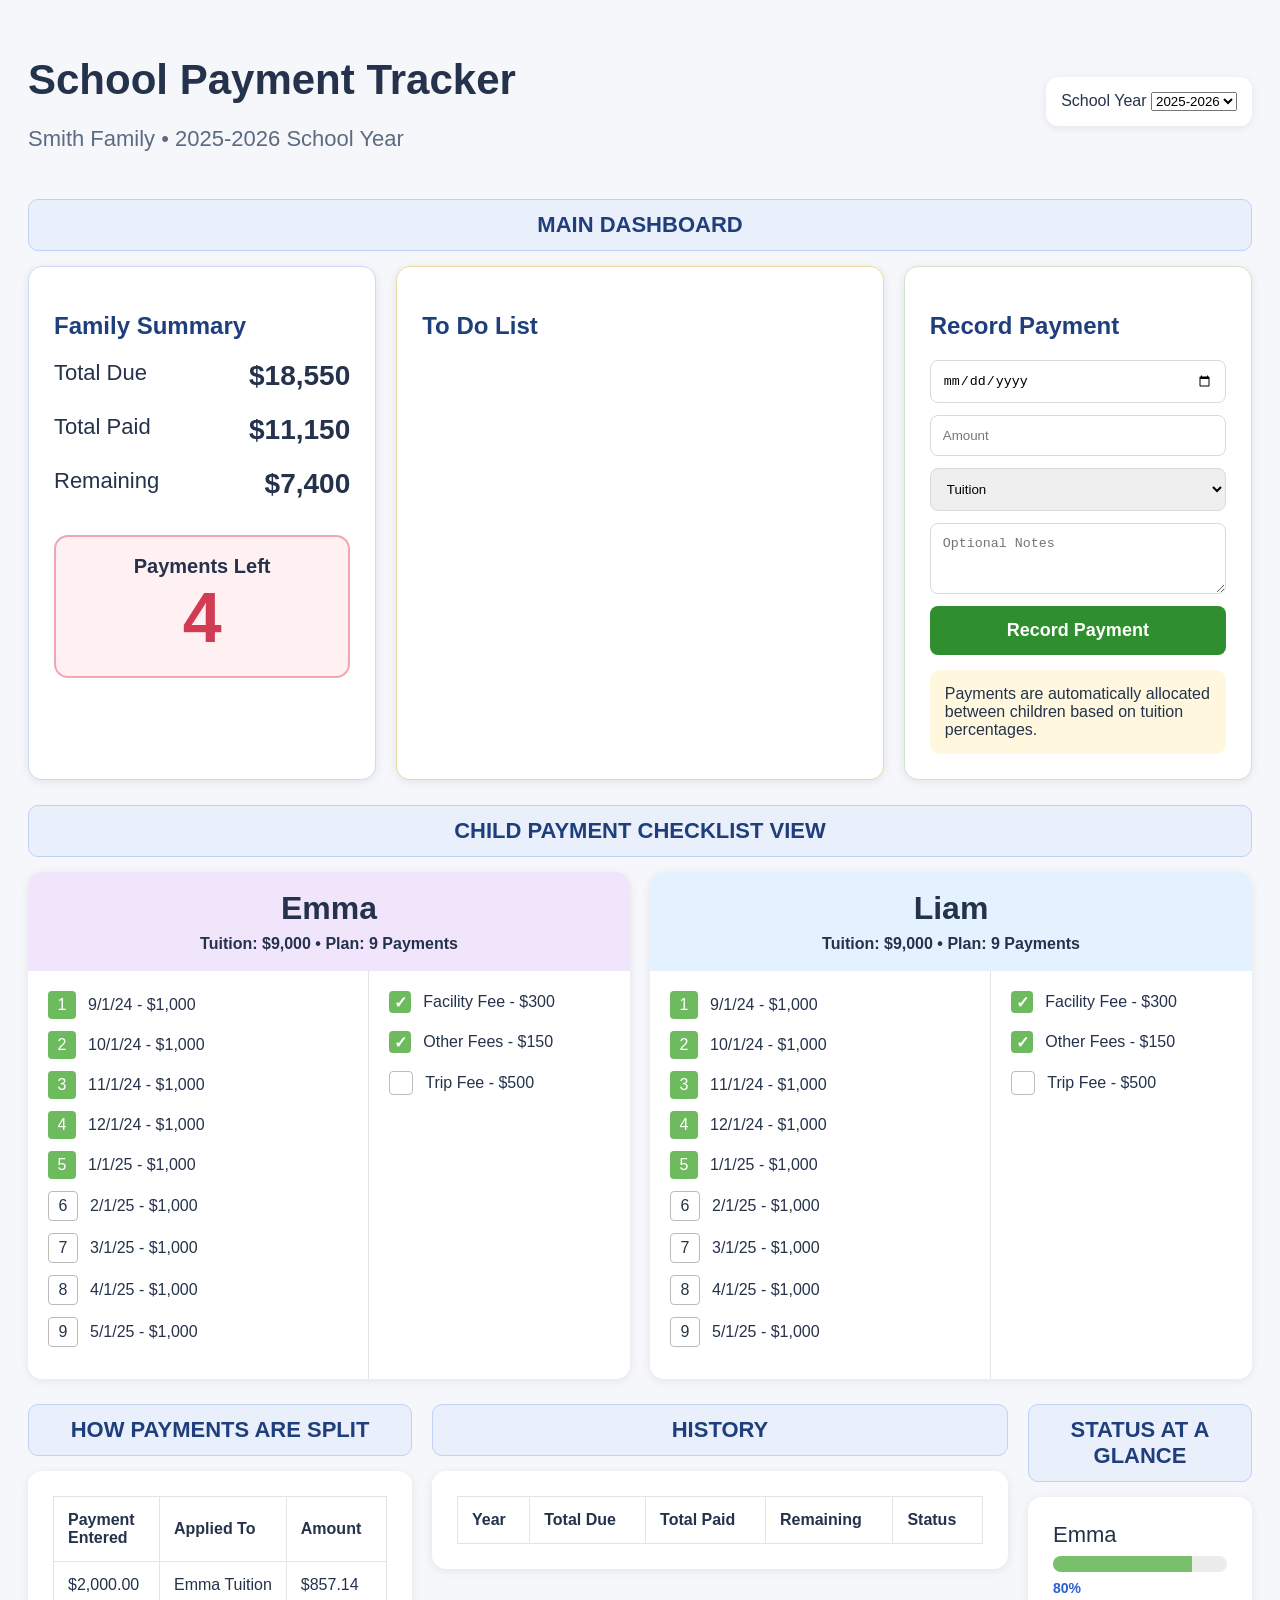
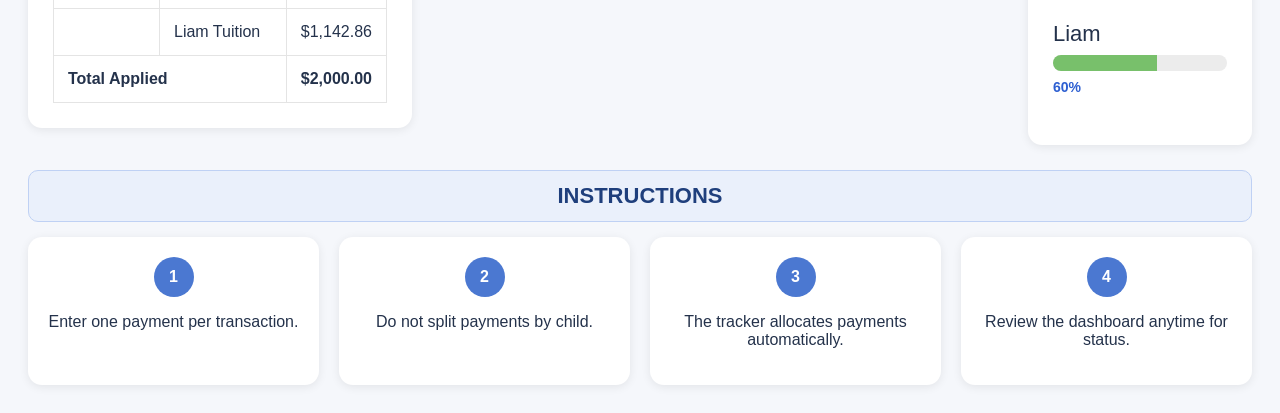
==== commit 70e7997c: "Fix HTML syntax in index.html" ====
--- a/index.html
+++ b/index.html
@@ -1,4 +1,3 @@
-<!DOCTYPE html>
 <html lang="en">
 <head>
 <meta charset="UTF-8">
@@ -7,6 +6,8 @@
 <link rel="stylesheet" href="style.css">
 </head>
 
+<script src="script.js"></script>
+    
 <body>
 
 <div class="container">
